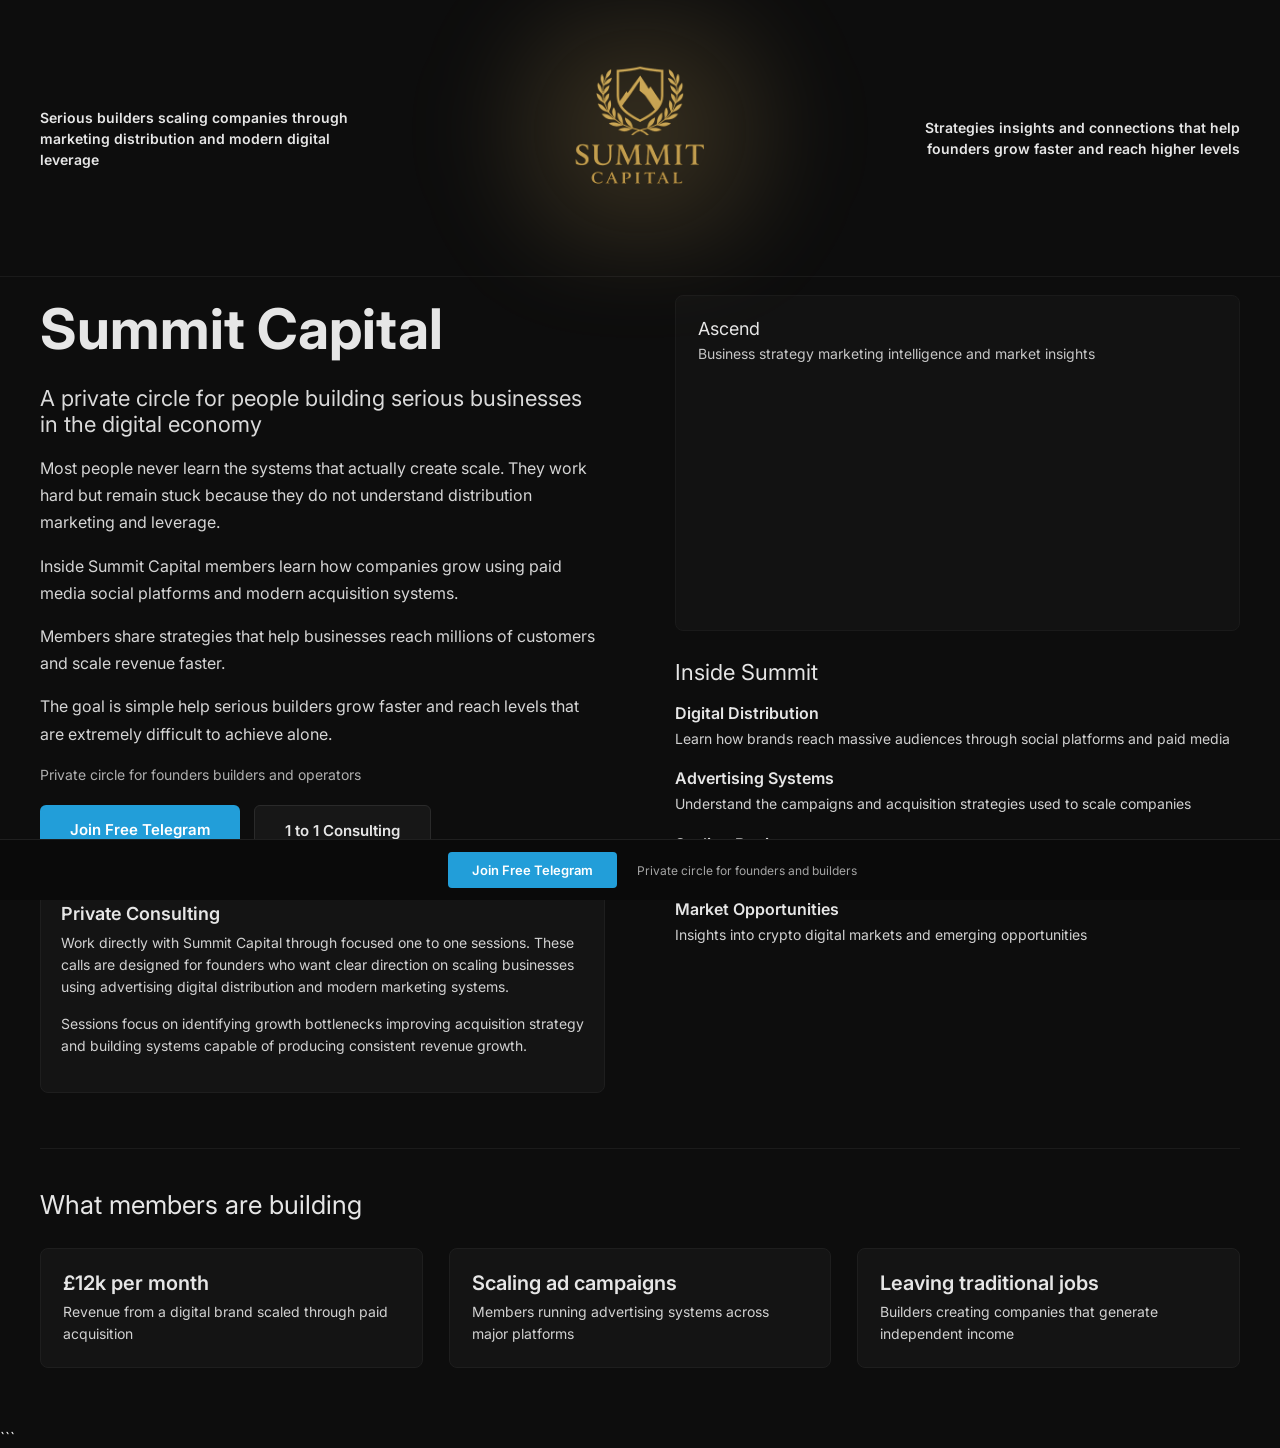
==== index.html @ 5eac3134 "Update index.html" ====
<!DOCTYPE html>
<html>
<head>

<title>Summit Capital</title>

<link href="https://fonts.googleapis.com/css2?family=Inter:wght@300;400;500;600;700&display=swap" rel="stylesheet">

<style>

body{
margin:0;
font-family:'Inter', sans-serif;
background:#0d0d0d;
color:#e6e6e6;
}

/* HEADER */

.header{
display:grid;
grid-template-columns:1fr auto 1fr;
align-items:center;
padding:16px 40px 6px 40px;
}

.header-left{
font-size:14px;
font-weight:600;
line-height:1.5;
max-width:320px;
}

.header-right{
text-align:right;
font-size:14px;
font-weight:600;
line-height:1.5;
max-width:320px;
justify-self:end;
}

/* LOGO ZONE */

.logo-zone{
position:relative;
text-align:center;
}

/* GOLD GLOW */

.logo-zone::before{
content:"";
position:absolute;
top:-25px;
left:50%;
transform:translateX(-50%);
width:440px;
height:280px;
background:radial-gradient(circle, rgba(255,210,120,0.20), transparent 70%);
filter:blur(40px);
}

/* SHIMMER ANIMATION */

.logo{
width:240px;
position:relative;
animation:shimmer 5s infinite linear;
}

@keyframes shimmer{
0%{filter:brightness(1)}
50%{filter:brightness(1.25)}
100%{filter:brightness(1)}
}

/* SEPARATOR */

.divider{
height:1px;
background:#1a1a1a;
margin-top:10px;
}

/* MAIN */

.container{
max-width:1200px;
margin:auto;
padding:18px 30px 60px 30px;
}

/* TWO COLUMN */

.hero{
display:grid;
grid-template-columns:1fr 1fr;
gap:70px;
align-items:start;
}

/* LEFT COLUMN */

h1{
font-size:56px;
margin-top:0;
margin-bottom:14px;
font-weight:700;
}

.tagline{
font-size:22px;
margin-bottom:18px;
opacity:0.95;
}

.description{
font-size:16px;
line-height:1.7;
opacity:0.92;
margin-bottom:16px;
}

.status-strip{
margin-top:18px;
font-size:14px;
opacity:0.75;
}

/* BUTTONS */

.buttons{
margin-top:22px;
display:flex;
gap:14px;
flex-wrap:wrap;
}

.btn-primary{
padding:15px 30px;
background:#229ED9;
color:white;
text-decoration:none;
font-weight:600;
border-radius:6px;
font-size:15px;
}

.btn-secondary{
padding:15px 30px;
background:#171717;
border:1px solid #2a2a2a;
color:#e6e6e6;
text-decoration:none;
border-radius:6px;
font-size:15px;
font-weight:600;
}

/* CONSULTING BOX */

.consult-box{
margin-top:26px;
padding:20px;
background:#141414;
border:1px solid #1e1e1e;
border-radius:8px;
}

.consult-title{
font-size:18px;
font-weight:600;
margin-bottom:8px;
}

.consult-desc{
font-size:14px;
line-height:1.6;
opacity:0.9;
margin-bottom:14px;
}

/* EMAIL */

.email-box{
margin-bottom:28px;
padding:22px;
border:1px solid #1a1a1a;
background:#121212;
border-radius:8px;
}

.email-title{
font-size:18px;
margin-bottom:6px;
}

.email-desc{
font-size:14px;
opacity:0.85;
margin-bottom:12px;
}

.beehiiv-embed{
width:100%;
height:230px;
border:0;
}

/* INSIDE */

.section-title{
font-size:22px;
margin-bottom:18px;
}

.block{
margin-bottom:18px;
}

.block-title{
font-size:16px;
margin-bottom:5px;
font-weight:600;
}

.item{
font-size:14px;
opacity:0.9;
line-height:1.6;
}

/* RESULTS */

.results{
margin-top:55px;
border-top:1px solid #1b1b1b;
padding-top:40px;
}

.results-title{
font-size:26px;
margin-bottom:28px;
}

.results-grid{
display:grid;
grid-template-columns:1fr 1fr 1fr;
gap:26px;
}

.result{
background:#141414;
border:1px solid #1e1e1e;
padding:22px;
border-radius:8px;
}

.result-amount{
font-size:20px;
font-weight:600;
margin-bottom:6px;
}

.result-desc{
font-size:14px;
opacity:0.9;
line-height:1.6;
}

/* TELEGRAM BAR */

.telegram-bar{
position:fixed;
bottom:0;
left:0;
width:100%;
background:#0a0a0a;
border-top:1px solid #1f1f1f;
display:flex;
justify-content:center;
align-items:center;
gap:20px;
padding:12px;
}

.telegram-bar a{
background:#229ED9;
color:white;
padding:10px 24px;
text-decoration:none;
border-radius:4px;
font-weight:600;
font-size:13px;
}

.stats-bottom{
font-size:12px;
opacity:0.7;
}

/* MOBILE */

@media(max-width:900px){

.hero{
grid-template-columns:1fr;
}

.results-grid{
grid-template-columns:1fr;
}

.logo{
width:180px;
}

h1{
font-size:42px;
}

.header{
grid-template-columns:1fr;
gap:10px;
text-align:center;
}

.header-right{
text-align:center;
}

}

</style>

</head>

<body>

<div class="header">

<div class="header-left">
Serious builders scaling companies through marketing distribution and modern digital leverage
</div>

<div class="logo-zone">
<img src="logo.png" class="logo">
</div>

<div class="header-right">
Strategies insights and connections that help founders grow faster and reach higher levels
</div>

</div>

<div class="divider"></div>


<div class="container">

<div class="hero">

<!-- LEFT -->

<div>

<h1>Summit Capital</h1>

<p class="tagline">
A private circle for people building serious businesses in the digital economy
</p>

<p class="description">
Most people never learn the systems that actually create scale. They work hard but remain stuck because they do not understand distribution marketing and leverage.
</p>

<p class="description">
Inside Summit Capital members learn how companies grow using paid media social platforms and modern acquisition systems.
</p>

<p class="description">
Members share strategies that help businesses reach millions of customers and scale revenue faster.
</p>

<p class="description">
The goal is simple help serious builders grow faster and reach levels that are extremely difficult to achieve alone.
</p>

<div class="status-strip">
Private circle for founders builders and operators
</div>

<div class="buttons">

<a href="https://t.me/+ye3SREW9w5FlMmNk" class="btn-primary">
Join Free Telegram
</a>

<a href="#" class="btn-secondary">
1 to 1 Consulting
</a>

</div>


<div class="consult-box">

<div class="consult-title">
Private Consulting
</div>

<div class="consult-desc">
Work directly with Summit Capital through focused one to one sessions. These calls are designed for founders who want clear direction on scaling businesses using advertising digital distribution and modern marketing systems.
</div>

<div class="consult-desc">
Sessions focus on identifying growth bottlenecks improving acquisition strategy and building systems capable of producing consistent revenue growth.
</div>

</div>

</div>


<!-- RIGHT -->

<div>

<div class="email-box">

<div class="email-title">
Ascend
</div>

<div class="email-desc">
Business strategy marketing intelligence and market insights
</div>

<script async src="https://subscribe-forms.beehiiv.com/embed.js"></script>

<iframe
src="https://subscribe-forms.beehiiv.com/a5972805-3d8f-4906-b434-1a1f5dcf3f33"
class="beehiiv-embed"
scrolling="no">
</iframe>

</div>

<div class="section-title">
Inside Summit
</div>

<div class="block">
<div class="block-title">Digital Distribution</div>
<div class="item">
Learn how brands reach massive audiences through social platforms and paid media
</div>
</div>

<div class="block">
<div class="block-title">Advertising Systems</div>
<div class="item">
Understand the campaigns and acquisition strategies used to scale companies
</div>
</div>

<div class="block">
<div class="block-title">Scaling Businesses</div>
<div class="item">
Frameworks used by founders growing companies through marketing and distribution
</div>
</div>

<div class="block">
<div class="block-title">Market Opportunities</div>
<div class="item">
Insights into crypto digital markets and emerging opportunities
</div>
</div>

</div>

</div>


<div class="results">

<div class="results-title">
What members are building
</div>

<div class="results-grid">

<div class="result">
<div class="result-amount">£12k per month</div>
<div class="result-desc">
Revenue from a digital brand scaled through paid acquisition
</div>
</div>

<div class="result">
<div class="result-amount">Scaling ad campaigns</div>
<div class="result-desc">
Members running advertising systems across major platforms
</div>
</div>

<div class="result">
<div class="result-amount">Leaving traditional jobs</div>
<div class="result-desc">
Builders creating companies that generate independent income
</div>
</div>

</div>

</div>

</div>


<div class="telegram-bar">

<a href="https://t.me/+ye3SREW9w5FlMmNk">
Join Free Telegram
</a>

<div class="stats-bottom">
Private circle for founders and builders
</div>

</div>

</body>
</html>
```
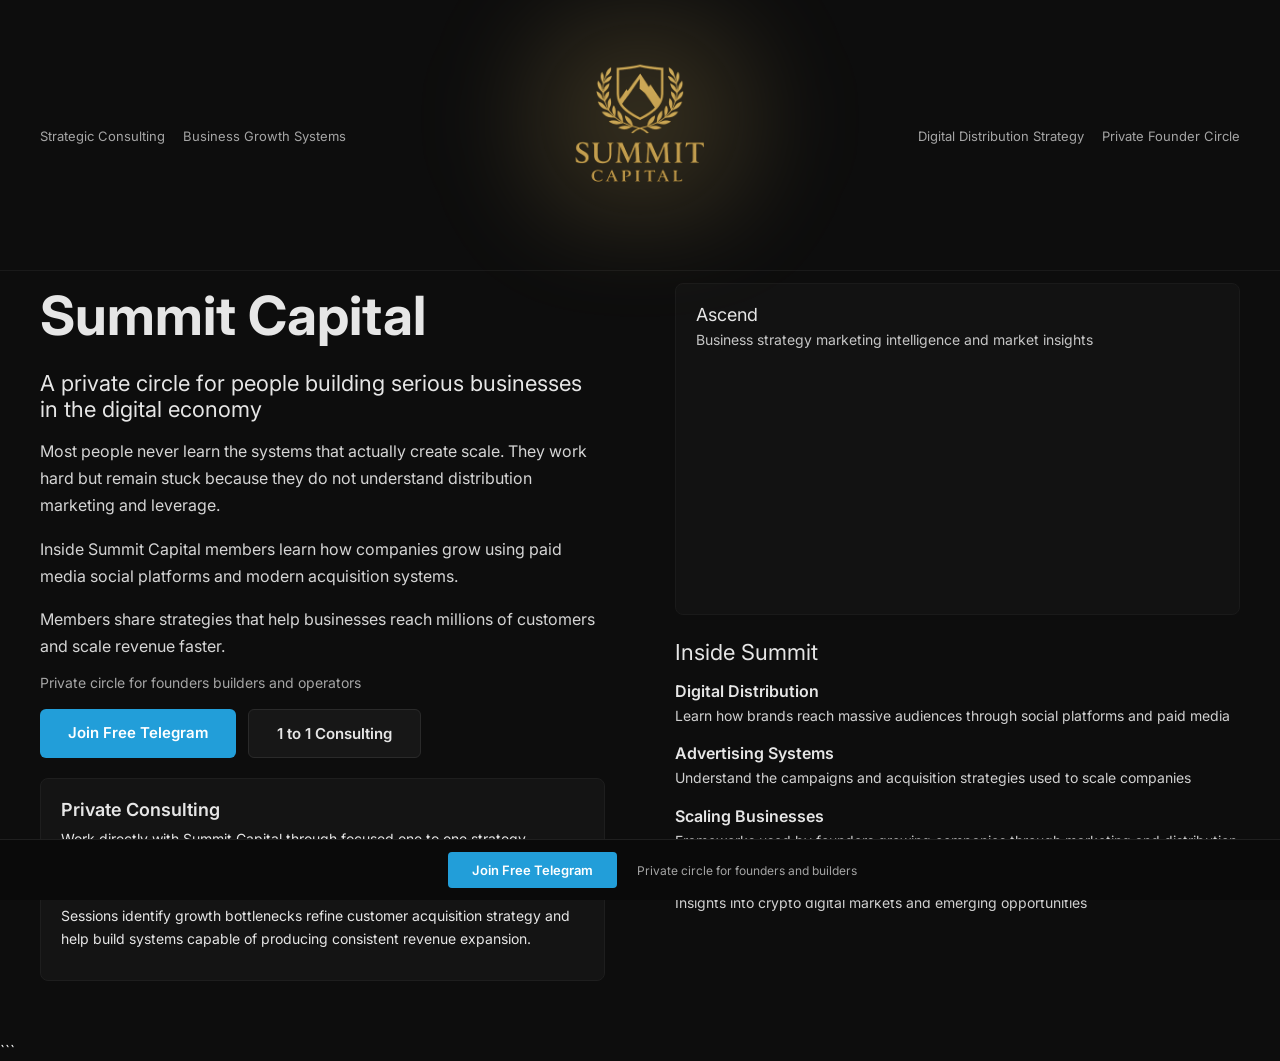
==== commit 086c6dcd: "Update index.html" ====
--- a/index.html
+++ b/index.html
@@ -21,33 +21,28 @@
 display:grid;
 grid-template-columns:1fr auto 1fr;
 align-items:center;
-padding:16px 40px 6px 40px;
-}
-
-.header-left{
-font-size:14px;
-font-weight:600;
-line-height:1.5;
-max-width:320px;
-}
-
-.header-right{
-text-align:right;
-font-size:14px;
-font-weight:600;
-line-height:1.5;
-max-width:320px;
-justify-self:end;
-}
-
-/* LOGO ZONE */
+padding:14px 40px 4px 40px;
+}
+
+.cred-left,
+.cred-right{
+font-size:13px;
+opacity:0.7;
+display:flex;
+gap:18px;
+align-items:center;
+}
+
+.cred-right{
+justify-content:flex-end;
+}
+
+/* LOGO */
 
 .logo-zone{
+text-align:center;
 position:relative;
-text-align:center;
-}
-
-/* GOLD GLOW */
+}
 
 .logo-zone::before{
 content:"";
@@ -55,13 +50,11 @@
 top:-25px;
 left:50%;
 transform:translateX(-50%);
-width:440px;
-height:280px;
-background:radial-gradient(circle, rgba(255,210,120,0.20), transparent 70%);
+width:420px;
+height:260px;
+background:radial-gradient(circle, rgba(255,215,120,0.20), transparent 70%);
 filter:blur(40px);
 }
-
-/* SHIMMER ANIMATION */
 
 .logo{
 width:240px;
@@ -71,16 +64,16 @@
 
 @keyframes shimmer{
 0%{filter:brightness(1)}
-50%{filter:brightness(1.25)}
+50%{filter:brightness(1.2)}
 100%{filter:brightness(1)}
 }
 
-/* SEPARATOR */
+/* DIVIDER */
 
 .divider{
 height:1px;
 background:#1a1a1a;
-margin-top:10px;
+margin-top:8px;
 }
 
 /* MAIN */
@@ -88,7 +81,7 @@
 .container{
 max-width:1200px;
 margin:auto;
-padding:18px 30px 60px 30px;
+padding:12px 30px 60px 30px;
 }
 
 /* TWO COLUMN */
@@ -103,42 +96,41 @@
 /* LEFT COLUMN */
 
 h1{
-font-size:56px;
+font-size:54px;
 margin-top:0;
-margin-bottom:14px;
+margin-bottom:12px;
 font-weight:700;
 }
 
 .tagline{
 font-size:22px;
-margin-bottom:18px;
-opacity:0.95;
+margin-bottom:16px;
 }
 
 .description{
 font-size:16px;
 line-height:1.7;
+margin-bottom:14px;
 opacity:0.92;
-margin-bottom:16px;
 }
 
 .status-strip{
+margin-top:14px;
+font-size:14px;
+opacity:0.7;
+}
+
+/* BUTTONS */
+
+.buttons{
 margin-top:18px;
-font-size:14px;
-opacity:0.75;
-}
-
-/* BUTTONS */
-
-.buttons{
-margin-top:22px;
 display:flex;
-gap:14px;
+gap:12px;
 flex-wrap:wrap;
 }
 
 .btn-primary{
-padding:15px 30px;
+padding:14px 28px;
 background:#229ED9;
 color:white;
 text-decoration:none;
@@ -148,7 +140,7 @@
 }
 
 .btn-secondary{
-padding:15px 30px;
+padding:14px 28px;
 background:#171717;
 border:1px solid #2a2a2a;
 color:#e6e6e6;
@@ -161,7 +153,7 @@
 /* CONSULTING BOX */
 
 .consult-box{
-margin-top:26px;
+margin-top:20px;
 padding:20px;
 background:#141414;
 border:1px solid #1e1e1e;
@@ -177,15 +169,14 @@
 .consult-desc{
 font-size:14px;
 line-height:1.6;
-opacity:0.9;
-margin-bottom:14px;
+margin-bottom:10px;
 }
 
 /* EMAIL */
 
 .email-box{
-margin-bottom:28px;
-padding:22px;
+margin-bottom:24px;
+padding:20px;
 border:1px solid #1a1a1a;
 background:#121212;
 border-radius:8px;
@@ -212,60 +203,59 @@
 
 .section-title{
 font-size:22px;
-margin-bottom:18px;
+margin-bottom:16px;
 }
 
 .block{
-margin-bottom:18px;
+margin-bottom:16px;
 }
 
 .block-title{
 font-size:16px;
-margin-bottom:5px;
-font-weight:600;
+font-weight:600;
+margin-bottom:4px;
 }
 
 .item{
 font-size:14px;
+line-height:1.6;
 opacity:0.9;
-line-height:1.6;
 }
 
 /* RESULTS */
 
 .results{
-margin-top:55px;
+margin-top:40px;
 border-top:1px solid #1b1b1b;
-padding-top:40px;
+padding-top:36px;
 }
 
 .results-title{
-font-size:26px;
-margin-bottom:28px;
+font-size:24px;
+margin-bottom:22px;
 }
 
 .results-grid{
 display:grid;
 grid-template-columns:1fr 1fr 1fr;
-gap:26px;
+gap:22px;
 }
 
 .result{
 background:#141414;
 border:1px solid #1e1e1e;
-padding:22px;
+padding:20px;
 border-radius:8px;
 }
 
 .result-amount{
-font-size:20px;
+font-size:18px;
 font-weight:600;
 margin-bottom:6px;
 }
 
 .result-desc{
 font-size:14px;
-opacity:0.9;
 line-height:1.6;
 }
 
@@ -317,7 +307,7 @@
 }
 
 h1{
-font-size:42px;
+font-size:40px;
 }
 
 .header{
@@ -326,8 +316,12 @@
 text-align:center;
 }
 
-.header-right{
-text-align:center;
+.cred-right{
+justify-content:center;
+}
+
+.cred-left{
+justify-content:center;
 }
 
 }
@@ -340,28 +334,27 @@
 
 <div class="header">
 
-<div class="header-left">
-Serious builders scaling companies through marketing distribution and modern digital leverage
+<div class="cred-left">
+<span>Strategic Consulting</span>
+<span>Business Growth Systems</span>
 </div>
 
 <div class="logo-zone">
 <img src="logo.png" class="logo">
 </div>
 
-<div class="header-right">
-Strategies insights and connections that help founders grow faster and reach higher levels
+<div class="cred-right">
+<span>Digital Distribution Strategy</span>
+<span>Private Founder Circle</span>
 </div>
 
 </div>
 
 <div class="divider"></div>
 
-
 <div class="container">
 
 <div class="hero">
-
-<!-- LEFT -->
 
 <div>
 
@@ -383,10 +376,6 @@
 Members share strategies that help businesses reach millions of customers and scale revenue faster.
 </p>
 
-<p class="description">
-The goal is simple help serious builders grow faster and reach levels that are extremely difficult to achieve alone.
-</p>
-
 <div class="status-strip">
 Private circle for founders builders and operators
 </div>
@@ -403,7 +392,6 @@
 
 </div>
 
-
 <div class="consult-box">
 
 <div class="consult-title">
@@ -411,19 +399,17 @@
 </div>
 
 <div class="consult-desc">
-Work directly with Summit Capital through focused one to one sessions. These calls are designed for founders who want clear direction on scaling businesses using advertising digital distribution and modern marketing systems.
+Work directly with Summit Capital through focused one to one strategy sessions designed to help founders scale businesses using marketing distribution and acquisition systems.
 </div>
 
 <div class="consult-desc">
-Sessions focus on identifying growth bottlenecks improving acquisition strategy and building systems capable of producing consistent revenue growth.
-</div>
-
-</div>
-
-</div>
-
-
-<!-- RIGHT -->
+Sessions identify growth bottlenecks refine customer acquisition strategy and help build systems capable of producing consistent revenue expansion.
+</div>
+
+</div>
+
+</div>
+
 
 <div>
 
@@ -453,67 +439,28 @@
 
 <div class="block">
 <div class="block-title">Digital Distribution</div>
-<div class="item">
-Learn how brands reach massive audiences through social platforms and paid media
-</div>
+<div class="item">Learn how brands reach massive audiences through social platforms and paid media</div>
 </div>
 
 <div class="block">
 <div class="block-title">Advertising Systems</div>
-<div class="item">
-Understand the campaigns and acquisition strategies used to scale companies
-</div>
+<div class="item">Understand the campaigns and acquisition strategies used to scale companies</div>
 </div>
 
 <div class="block">
 <div class="block-title">Scaling Businesses</div>
-<div class="item">
-Frameworks used by founders growing companies through marketing and distribution
-</div>
+<div class="item">Frameworks used by founders growing companies through marketing and distribution</div>
 </div>
 
 <div class="block">
 <div class="block-title">Market Opportunities</div>
-<div class="item">
-Insights into crypto digital markets and emerging opportunities
-</div>
-</div>
-
-</div>
-
-</div>
-
-
-<div class="results">
-
-<div class="results-title">
-What members are building
-</div>
-
-<div class="results-grid">
-
-<div class="result">
-<div class="result-amount">£12k per month</div>
-<div class="result-desc">
-Revenue from a digital brand scaled through paid acquisition
-</div>
-</div>
-
-<div class="result">
-<div class="result-amount">Scaling ad campaigns</div>
-<div class="result-desc">
-Members running advertising systems across major platforms
-</div>
-</div>
-
-<div class="result">
-<div class="result-amount">Leaving traditional jobs</div>
-<div class="result-desc">
-Builders creating companies that generate independent income
-</div>
-</div>
-
-</div>
+<div class="item">Insights into crypto digital markets and emerging opportunities</div>
+</div>
+
+</div>
+
+</div>
+
 
 </div>
 
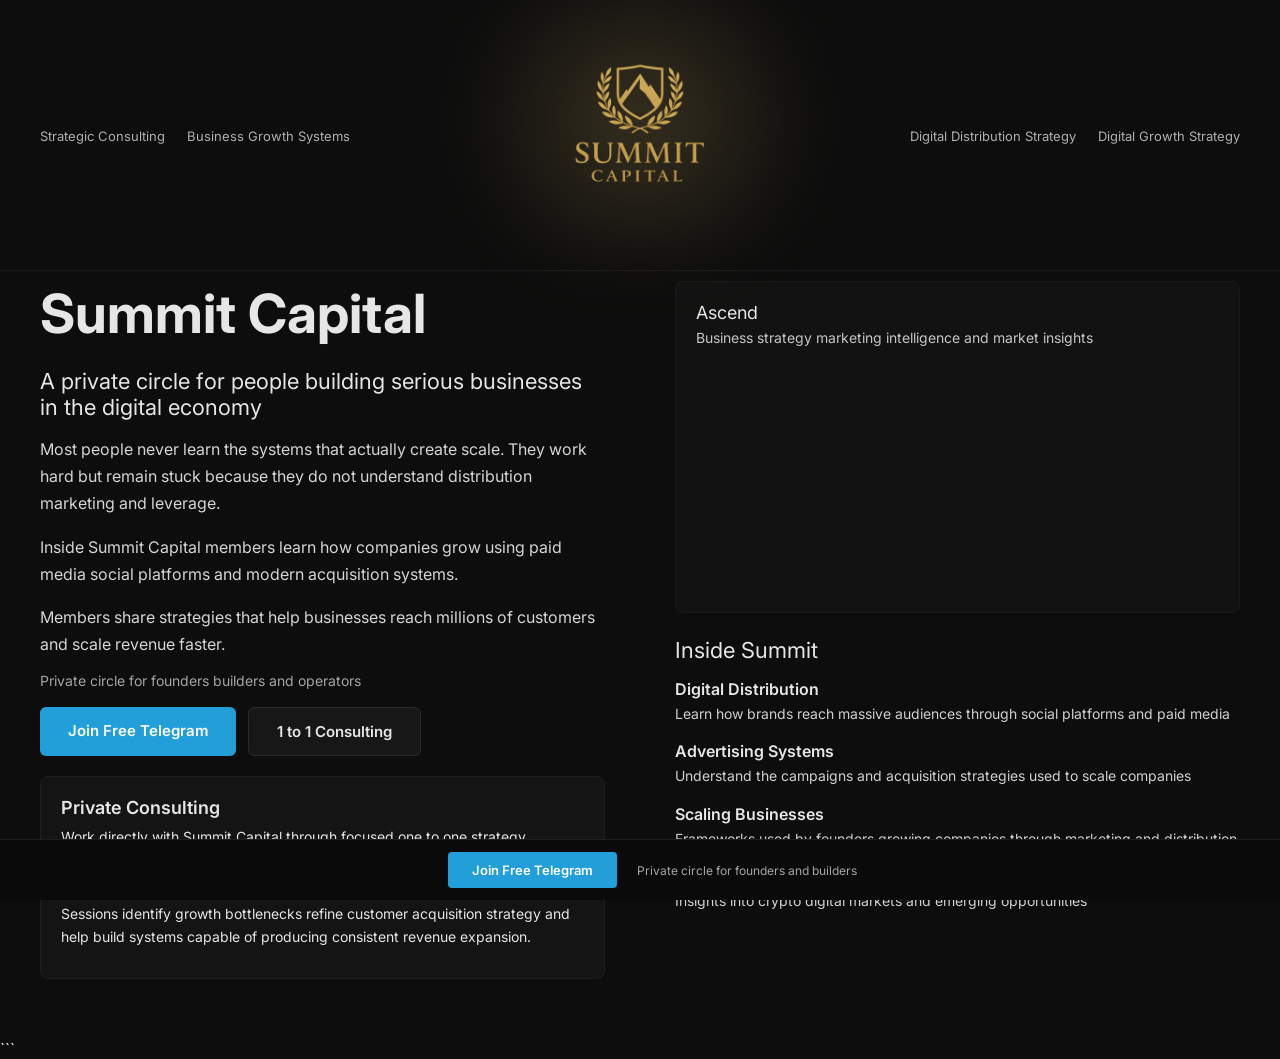
==== commit e68d15a1: "Update index.html" ====
--- a/index.html
+++ b/index.html
@@ -27,9 +27,9 @@
 .cred-left,
 .cred-right{
 font-size:13px;
-opacity:0.7;
+opacity:0.75;
 display:flex;
-gap:18px;
+gap:22px;
 align-items:center;
 }
 
@@ -81,7 +81,7 @@
 .container{
 max-width:1200px;
 margin:auto;
-padding:12px 30px 60px 30px;
+padding:10px 30px 60px 30px;
 }
 
 /* TWO COLUMN */
@@ -93,7 +93,7 @@
 align-items:start;
 }
 
-/* LEFT COLUMN */
+/* LEFT */
 
 h1{
 font-size:54px;
@@ -150,7 +150,7 @@
 font-weight:600;
 }
 
-/* CONSULTING BOX */
+/* CONSULTING */
 
 .consult-box{
 margin-top:20px;
@@ -316,10 +316,7 @@
 text-align:center;
 }
 
-.cred-right{
-justify-content:center;
-}
-
+.cred-right,
 .cred-left{
 justify-content:center;
 }
@@ -345,7 +342,7 @@
 
 <div class="cred-right">
 <span>Digital Distribution Strategy</span>
-<span>Private Founder Circle</span>
+<span>Digital Growth Strategy</span>
 </div>
 
 </div>
@@ -461,11 +458,9 @@
 
 </div>
 
-
-</div>
-
-</div>
-
+</div>
+
+</div>
 
 <div class="telegram-bar">
 
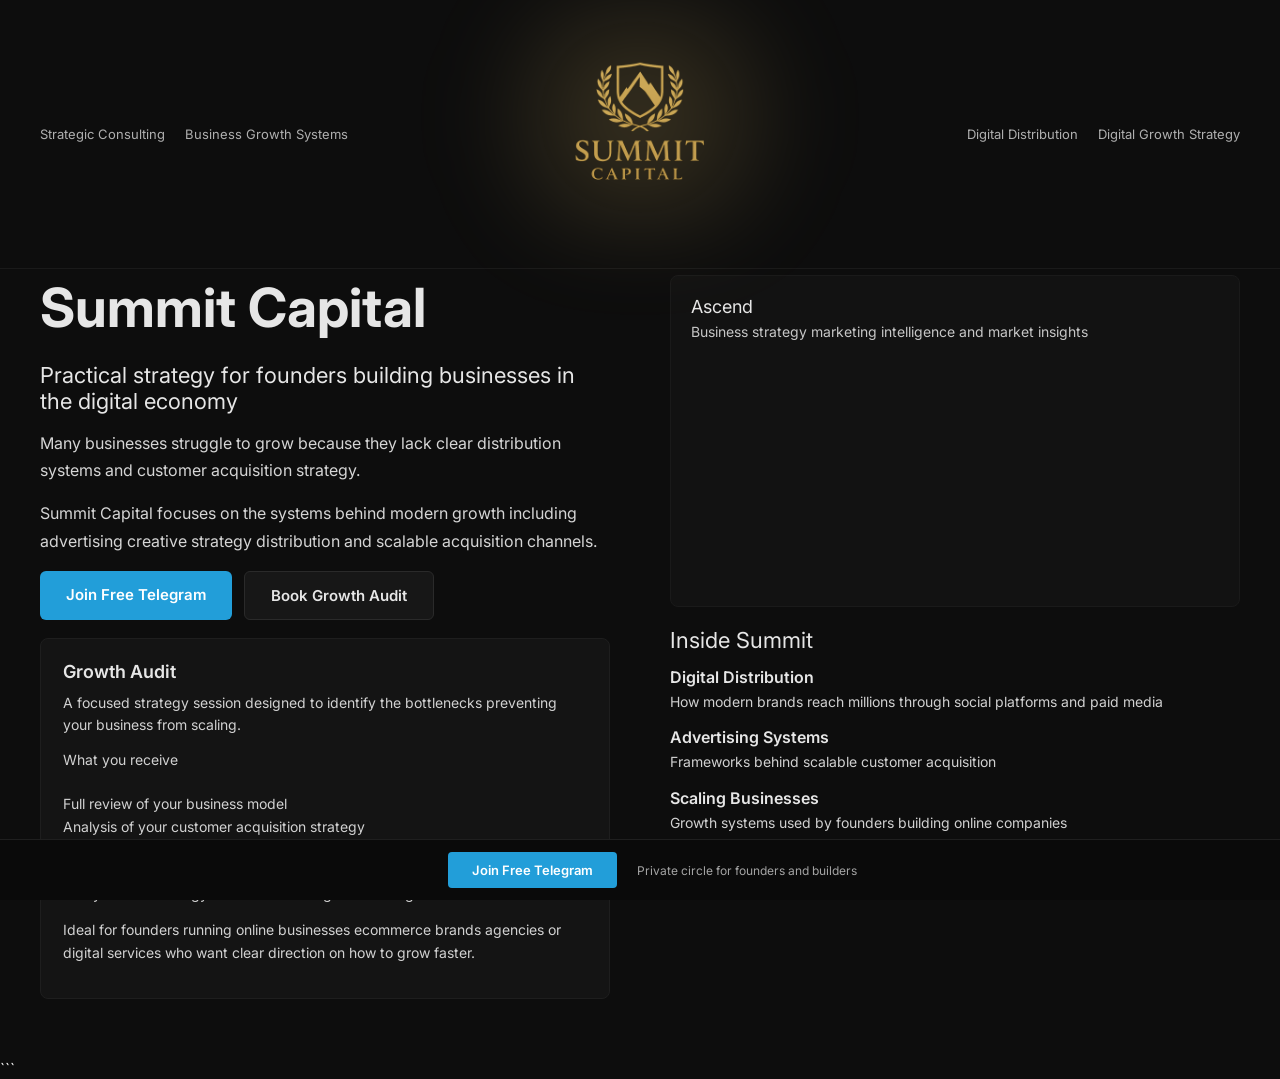
==== commit c836633d: "Update index.html" ====
--- a/index.html
+++ b/index.html
@@ -21,7 +21,7 @@
 display:grid;
 grid-template-columns:1fr auto 1fr;
 align-items:center;
-padding:14px 40px 4px 40px;
+padding:12px 40px 4px 40px;
 }
 
 .cred-left,
@@ -29,8 +29,7 @@
 font-size:13px;
 opacity:0.75;
 display:flex;
-gap:22px;
-align-items:center;
+gap:20px;
 }
 
 .cred-right{
@@ -64,7 +63,7 @@
 
 @keyframes shimmer{
 0%{filter:brightness(1)}
-50%{filter:brightness(1.2)}
+50%{filter:brightness(1.15)}
 100%{filter:brightness(1)}
 }
 
@@ -81,15 +80,15 @@
 .container{
 max-width:1200px;
 margin:auto;
-padding:10px 30px 60px 30px;
-}
-
-/* TWO COLUMN */
+padding:6px 30px 60px 30px;
+}
+
+/* HERO */
 
 .hero{
 display:grid;
 grid-template-columns:1fr 1fr;
-gap:70px;
+gap:60px;
 align-items:start;
 }
 
@@ -114,23 +113,17 @@
 opacity:0.92;
 }
 
-.status-strip{
-margin-top:14px;
-font-size:14px;
-opacity:0.7;
-}
-
 /* BUTTONS */
 
 .buttons{
-margin-top:18px;
+margin-top:16px;
 display:flex;
 gap:12px;
 flex-wrap:wrap;
 }
 
 .btn-primary{
-padding:14px 28px;
+padding:14px 26px;
 background:#229ED9;
 color:white;
 text-decoration:none;
@@ -140,7 +133,7 @@
 }
 
 .btn-secondary{
-padding:14px 28px;
+padding:14px 26px;
 background:#171717;
 border:1px solid #2a2a2a;
 color:#e6e6e6;
@@ -150,32 +143,40 @@
 font-weight:600;
 }
 
-/* CONSULTING */
-
-.consult-box{
-margin-top:20px;
-padding:20px;
+/* GROWTH AUDIT */
+
+.audit-box{
+margin-top:18px;
+padding:22px;
 background:#141414;
 border:1px solid #1e1e1e;
 border-radius:8px;
 }
 
-.consult-title{
+.audit-title{
 font-size:18px;
 font-weight:600;
-margin-bottom:8px;
-}
-
-.consult-desc{
+margin-bottom:10px;
+}
+
+.audit-desc{
 font-size:14px;
 line-height:1.6;
-margin-bottom:10px;
+margin-bottom:12px;
+opacity:0.9;
+}
+
+.audit-list{
+font-size:14px;
+line-height:1.6;
+opacity:0.9;
+margin-bottom:14px;
 }
 
 /* EMAIL */
 
 .email-box{
-margin-bottom:24px;
+margin-bottom:20px;
 padding:20px;
 border:1px solid #1a1a1a;
 background:#121212;
@@ -203,11 +204,11 @@
 
 .section-title{
 font-size:22px;
-margin-bottom:16px;
+margin-bottom:14px;
 }
 
 .block{
-margin-bottom:16px;
+margin-bottom:14px;
 }
 
 .block-title{
@@ -220,43 +221,6 @@
 font-size:14px;
 line-height:1.6;
 opacity:0.9;
-}
-
-/* RESULTS */
-
-.results{
-margin-top:40px;
-border-top:1px solid #1b1b1b;
-padding-top:36px;
-}
-
-.results-title{
-font-size:24px;
-margin-bottom:22px;
-}
-
-.results-grid{
-display:grid;
-grid-template-columns:1fr 1fr 1fr;
-gap:22px;
-}
-
-.result{
-background:#141414;
-border:1px solid #1e1e1e;
-padding:20px;
-border-radius:8px;
-}
-
-.result-amount{
-font-size:18px;
-font-weight:600;
-margin-bottom:6px;
-}
-
-.result-desc{
-font-size:14px;
-line-height:1.6;
 }
 
 /* TELEGRAM BAR */
@@ -298,10 +262,6 @@
 grid-template-columns:1fr;
 }
 
-.results-grid{
-grid-template-columns:1fr;
-}
-
 .logo{
 width:180px;
 }
@@ -312,12 +272,12 @@
 
 .header{
 grid-template-columns:1fr;
+text-align:center;
 gap:10px;
-text-align:center;
-}
-
-.cred-right,
-.cred-left{
+}
+
+.cred-left,
+.cred-right{
 justify-content:center;
 }
 
@@ -341,7 +301,7 @@
 </div>
 
 <div class="cred-right">
-<span>Digital Distribution Strategy</span>
+<span>Digital Distribution</span>
 <span>Digital Growth Strategy</span>
 </div>
 
@@ -358,24 +318,16 @@
 <h1>Summit Capital</h1>
 
 <p class="tagline">
-A private circle for people building serious businesses in the digital economy
+Practical strategy for founders building businesses in the digital economy
 </p>
 
 <p class="description">
-Most people never learn the systems that actually create scale. They work hard but remain stuck because they do not understand distribution marketing and leverage.
+Many businesses struggle to grow because they lack clear distribution systems and customer acquisition strategy.
 </p>
 
 <p class="description">
-Inside Summit Capital members learn how companies grow using paid media social platforms and modern acquisition systems.
+Summit Capital focuses on the systems behind modern growth including advertising creative strategy distribution and scalable acquisition channels.
 </p>
-
-<p class="description">
-Members share strategies that help businesses reach millions of customers and scale revenue faster.
-</p>
-
-<div class="status-strip">
-Private circle for founders builders and operators
-</div>
 
 <div class="buttons">
 
@@ -384,23 +336,38 @@
 </a>
 
 <a href="#" class="btn-secondary">
-1 to 1 Consulting
+Book Growth Audit
 </a>
 
 </div>
 
-<div class="consult-box">
-
-<div class="consult-title">
-Private Consulting
-</div>
-
-<div class="consult-desc">
-Work directly with Summit Capital through focused one to one strategy sessions designed to help founders scale businesses using marketing distribution and acquisition systems.
-</div>
-
-<div class="consult-desc">
-Sessions identify growth bottlenecks refine customer acquisition strategy and help build systems capable of producing consistent revenue expansion.
+
+<div class="audit-box">
+
+<div class="audit-title">
+Growth Audit
+</div>
+
+<div class="audit-desc">
+A focused strategy session designed to identify the bottlenecks preventing your business from scaling.
+</div>
+
+<div class="audit-list">
+What you receive
+<br><br>
+Full review of your business model
+<br>
+Analysis of your customer acquisition strategy
+<br>
+Clear breakdown of growth bottlenecks
+<br>
+Three to five specific growth experiments you can implement immediately
+<br>
+Thirty minute strategy call to walk through the findings
+</div>
+
+<div class="audit-desc">
+Ideal for founders running online businesses ecommerce brands agencies or digital services who want clear direction on how to grow faster.
 </div>
 
 </div>
@@ -436,22 +403,22 @@
 
 <div class="block">
 <div class="block-title">Digital Distribution</div>
-<div class="item">Learn how brands reach massive audiences through social platforms and paid media</div>
+<div class="item">How modern brands reach millions through social platforms and paid media</div>
 </div>
 
 <div class="block">
 <div class="block-title">Advertising Systems</div>
-<div class="item">Understand the campaigns and acquisition strategies used to scale companies</div>
+<div class="item">Frameworks behind scalable customer acquisition</div>
 </div>
 
 <div class="block">
 <div class="block-title">Scaling Businesses</div>
-<div class="item">Frameworks used by founders growing companies through marketing and distribution</div>
+<div class="item">Growth systems used by founders building online companies</div>
 </div>
 
 <div class="block">
 <div class="block-title">Market Opportunities</div>
-<div class="item">Insights into crypto digital markets and emerging opportunities</div>
+<div class="item">Insights into emerging opportunities across digital markets</div>
 </div>
 
 </div>
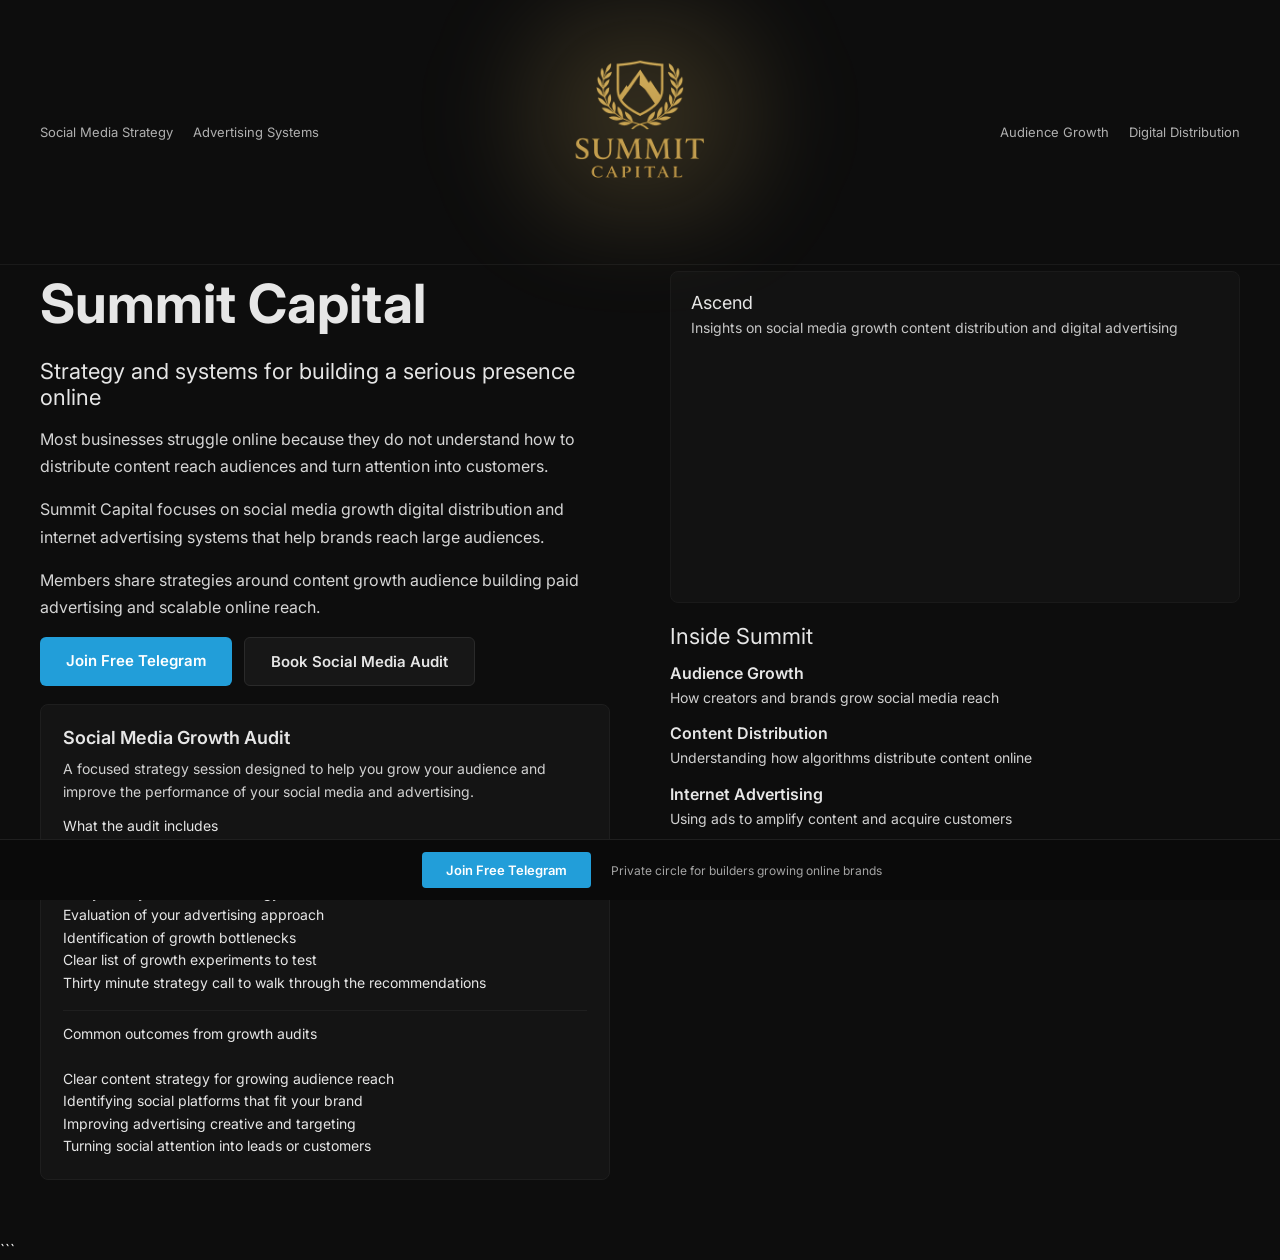
==== commit 77c4fc1d: "Update index.html" ====
--- a/index.html
+++ b/index.html
@@ -21,7 +21,7 @@
 display:grid;
 grid-template-columns:1fr auto 1fr;
 align-items:center;
-padding:12px 40px 4px 40px;
+padding:10px 40px 4px 40px;
 }
 
 .cred-left,
@@ -72,7 +72,7 @@
 .divider{
 height:1px;
 background:#1a1a1a;
-margin-top:8px;
+margin-top:6px;
 }
 
 /* MAIN */
@@ -143,7 +143,7 @@
 font-weight:600;
 }
 
-/* GROWTH AUDIT */
+/* AUDIT */
 
 .audit-box{
 margin-top:18px;
@@ -169,8 +169,15 @@
 .audit-list{
 font-size:14px;
 line-height:1.6;
-opacity:0.9;
-margin-bottom:14px;
+margin-bottom:16px;
+}
+
+.audit-outcomes{
+margin-top:12px;
+padding-top:12px;
+border-top:1px solid #1f1f1f;
+font-size:14px;
+line-height:1.6;
 }
 
 /* EMAIL */
@@ -292,8 +299,8 @@
 <div class="header">
 
 <div class="cred-left">
-<span>Strategic Consulting</span>
-<span>Business Growth Systems</span>
+<span>Social Media Strategy</span>
+<span>Advertising Systems</span>
 </div>
 
 <div class="logo-zone">
@@ -301,8 +308,8 @@
 </div>
 
 <div class="cred-right">
+<span>Audience Growth</span>
 <span>Digital Distribution</span>
-<span>Digital Growth Strategy</span>
 </div>
 
 </div>
@@ -318,15 +325,19 @@
 <h1>Summit Capital</h1>
 
 <p class="tagline">
-Practical strategy for founders building businesses in the digital economy
+Strategy and systems for building a serious presence online
 </p>
 
 <p class="description">
-Many businesses struggle to grow because they lack clear distribution systems and customer acquisition strategy.
+Most businesses struggle online because they do not understand how to distribute content reach audiences and turn attention into customers.
 </p>
 
 <p class="description">
-Summit Capital focuses on the systems behind modern growth including advertising creative strategy distribution and scalable acquisition channels.
+Summit Capital focuses on social media growth digital distribution and internet advertising systems that help brands reach large audiences.
+</p>
+
+<p class="description">
+Members share strategies around content growth audience building paid advertising and scalable online reach.
 </p>
 
 <div class="buttons">
@@ -336,44 +347,52 @@
 </a>
 
 <a href="#" class="btn-secondary">
-Book Growth Audit
+Book Social Media Audit
 </a>
 
 </div>
 
-
 <div class="audit-box">
 
 <div class="audit-title">
-Growth Audit
+Social Media Growth Audit
 </div>
 
 <div class="audit-desc">
-A focused strategy session designed to identify the bottlenecks preventing your business from scaling.
+A focused strategy session designed to help you grow your audience and improve the performance of your social media and advertising.
 </div>
 
 <div class="audit-list">
-What you receive
+What the audit includes
 <br><br>
-Full review of your business model
-<br>
-Analysis of your customer acquisition strategy
-<br>
-Clear breakdown of growth bottlenecks
-<br>
-Three to five specific growth experiments you can implement immediately
-<br>
-Thirty minute strategy call to walk through the findings
-</div>
-
-<div class="audit-desc">
-Ideal for founders running online businesses ecommerce brands agencies or digital services who want clear direction on how to grow faster.
-</div>
-
-</div>
-
-</div>
-
+Review of your current social media presence
+<br>
+Analysis of your content strategy
+<br>
+Evaluation of your advertising approach
+<br>
+Identification of growth bottlenecks
+<br>
+Clear list of growth experiments to test
+<br>
+Thirty minute strategy call to walk through the recommendations
+</div>
+
+<div class="audit-outcomes">
+Common outcomes from growth audits
+<br><br>
+Clear content strategy for growing audience reach
+<br>
+Identifying social platforms that fit your brand
+<br>
+Improving advertising creative and targeting
+<br>
+Turning social attention into leads or customers
+</div>
+
+</div>
+
+</div>
 
 <div>
 
@@ -384,7 +403,7 @@
 </div>
 
 <div class="email-desc">
-Business strategy marketing intelligence and market insights
+Insights on social media growth content distribution and digital advertising
 </div>
 
 <script async src="https://subscribe-forms.beehiiv.com/embed.js"></script>
@@ -402,23 +421,23 @@
 </div>
 
 <div class="block">
-<div class="block-title">Digital Distribution</div>
-<div class="item">How modern brands reach millions through social platforms and paid media</div>
+<div class="block-title">Audience Growth</div>
+<div class="item">How creators and brands grow social media reach</div>
 </div>
 
 <div class="block">
-<div class="block-title">Advertising Systems</div>
-<div class="item">Frameworks behind scalable customer acquisition</div>
+<div class="block-title">Content Distribution</div>
+<div class="item">Understanding how algorithms distribute content online</div>
 </div>
 
 <div class="block">
-<div class="block-title">Scaling Businesses</div>
-<div class="item">Growth systems used by founders building online companies</div>
+<div class="block-title">Internet Advertising</div>
+<div class="item">Using ads to amplify content and acquire customers</div>
 </div>
 
 <div class="block">
-<div class="block-title">Market Opportunities</div>
-<div class="item">Insights into emerging opportunities across digital markets</div>
+<div class="block-title">Scaling Presence</div>
+<div class="item">Building systems that grow a brand consistently online</div>
 </div>
 
 </div>
@@ -436,7 +455,7 @@
 </a>
 
 <div class="stats-bottom">
-Private circle for founders and builders
+Private circle for builders growing online brands
 </div>
 
 </div>
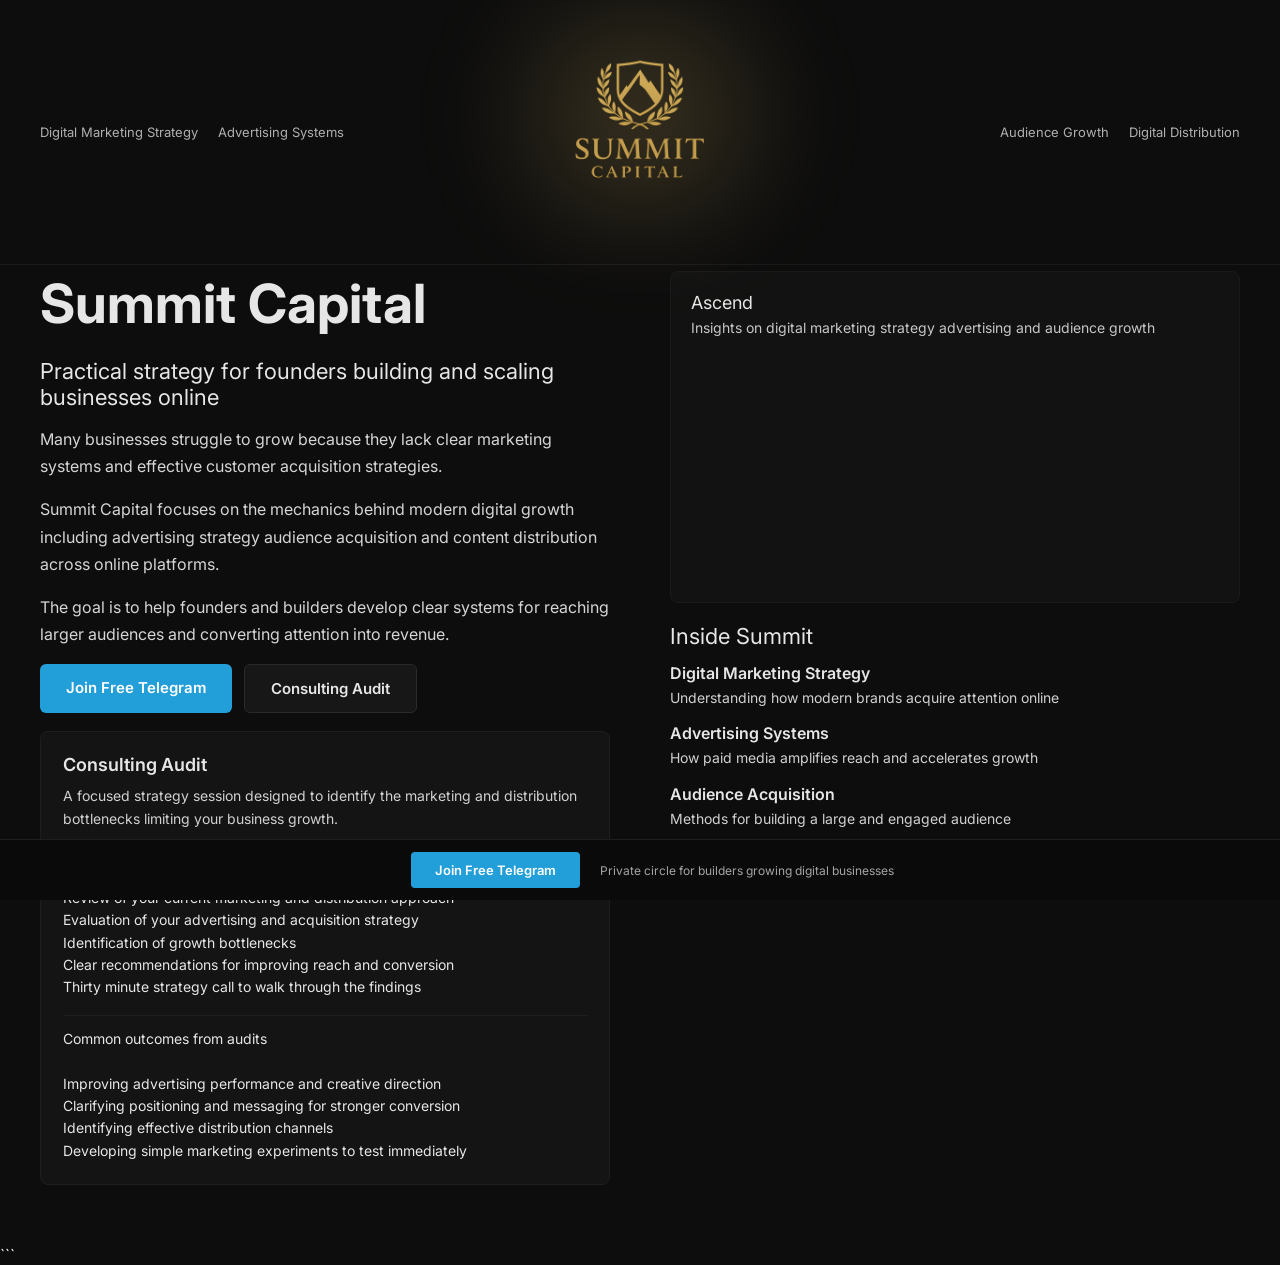
==== commit e3e19078: "Update index.html" ====
--- a/index.html
+++ b/index.html
@@ -299,7 +299,7 @@
 <div class="header">
 
 <div class="cred-left">
-<span>Social Media Strategy</span>
+<span>Digital Marketing Strategy</span>
 <span>Advertising Systems</span>
 </div>
 
@@ -325,19 +325,19 @@
 <h1>Summit Capital</h1>
 
 <p class="tagline">
-Strategy and systems for building a serious presence online
+Practical strategy for founders building and scaling businesses online
 </p>
 
 <p class="description">
-Most businesses struggle online because they do not understand how to distribute content reach audiences and turn attention into customers.
+Many businesses struggle to grow because they lack clear marketing systems and effective customer acquisition strategies.
 </p>
 
 <p class="description">
-Summit Capital focuses on social media growth digital distribution and internet advertising systems that help brands reach large audiences.
+Summit Capital focuses on the mechanics behind modern digital growth including advertising strategy audience acquisition and content distribution across online platforms.
 </p>
 
 <p class="description">
-Members share strategies around content growth audience building paid advertising and scalable online reach.
+The goal is to help founders and builders develop clear systems for reaching larger audiences and converting attention into revenue.
 </p>
 
 <div class="buttons">
@@ -347,7 +347,7 @@
 </a>
 
 <a href="#" class="btn-secondary">
-Book Social Media Audit
+Consulting Audit
 </a>
 
 </div>
@@ -355,39 +355,37 @@
 <div class="audit-box">
 
 <div class="audit-title">
-Social Media Growth Audit
+Consulting Audit
 </div>
 
 <div class="audit-desc">
-A focused strategy session designed to help you grow your audience and improve the performance of your social media and advertising.
+A focused strategy session designed to identify the marketing and distribution bottlenecks limiting your business growth.
 </div>
 
 <div class="audit-list">
 What the audit includes
 <br><br>
-Review of your current social media presence
-<br>
-Analysis of your content strategy
-<br>
-Evaluation of your advertising approach
+Review of your current marketing and distribution approach
+<br>
+Evaluation of your advertising and acquisition strategy
 <br>
 Identification of growth bottlenecks
 <br>
-Clear list of growth experiments to test
-<br>
-Thirty minute strategy call to walk through the recommendations
+Clear recommendations for improving reach and conversion
+<br>
+Thirty minute strategy call to walk through the findings
 </div>
 
 <div class="audit-outcomes">
-Common outcomes from growth audits
+Common outcomes from audits
 <br><br>
-Clear content strategy for growing audience reach
-<br>
-Identifying social platforms that fit your brand
-<br>
-Improving advertising creative and targeting
-<br>
-Turning social attention into leads or customers
+Improving advertising performance and creative direction
+<br>
+Clarifying positioning and messaging for stronger conversion
+<br>
+Identifying effective distribution channels
+<br>
+Developing simple marketing experiments to test immediately
 </div>
 
 </div>
@@ -403,7 +401,7 @@
 </div>
 
 <div class="email-desc">
-Insights on social media growth content distribution and digital advertising
+Insights on digital marketing strategy advertising and audience growth
 </div>
 
 <script async src="https://subscribe-forms.beehiiv.com/embed.js"></script>
@@ -421,23 +419,23 @@
 </div>
 
 <div class="block">
-<div class="block-title">Audience Growth</div>
-<div class="item">How creators and brands grow social media reach</div>
+<div class="block-title">Digital Marketing Strategy</div>
+<div class="item">Understanding how modern brands acquire attention online</div>
 </div>
 
 <div class="block">
-<div class="block-title">Content Distribution</div>
-<div class="item">Understanding how algorithms distribute content online</div>
+<div class="block-title">Advertising Systems</div>
+<div class="item">How paid media amplifies reach and accelerates growth</div>
 </div>
 
 <div class="block">
-<div class="block-title">Internet Advertising</div>
-<div class="item">Using ads to amplify content and acquire customers</div>
+<div class="block-title">Audience Acquisition</div>
+<div class="item">Methods for building a large and engaged audience</div>
 </div>
 
 <div class="block">
-<div class="block-title">Scaling Presence</div>
-<div class="item">Building systems that grow a brand consistently online</div>
+<div class="block-title">Distribution Strategy</div>
+<div class="item">Ensuring content and campaigns reach the right people</div>
 </div>
 
 </div>
@@ -455,7 +453,7 @@
 </a>
 
 <div class="stats-bottom">
-Private circle for builders growing online brands
+Private circle for builders growing digital businesses
 </div>
 
 </div>
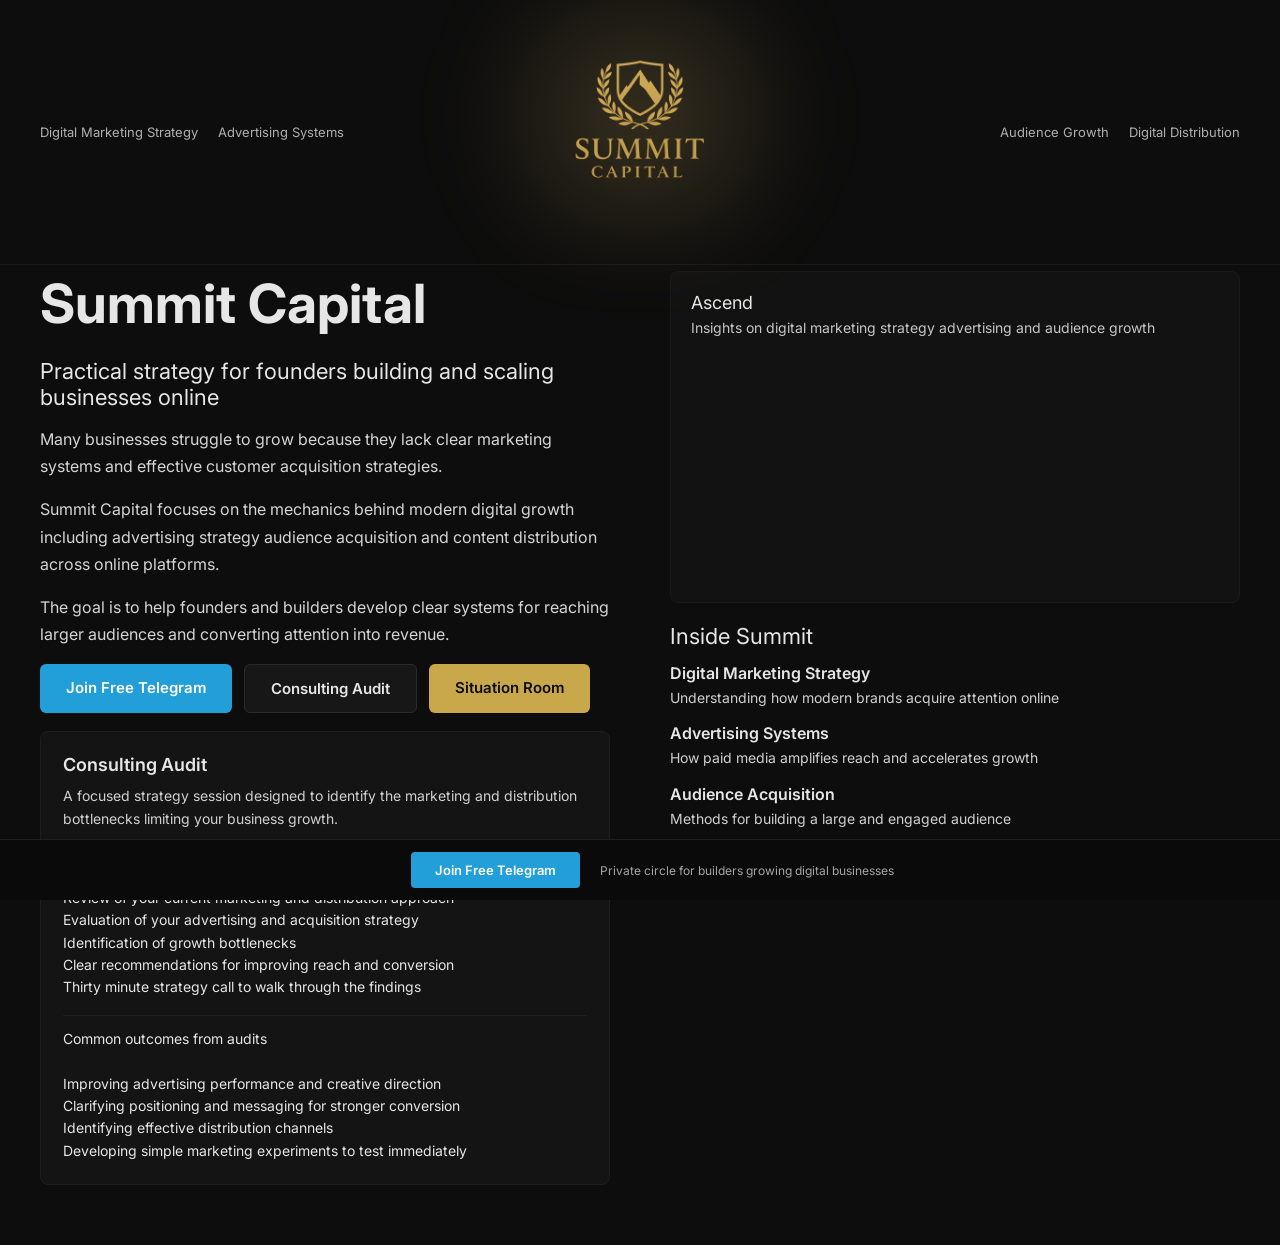
==== commit 2cc4b173: "Update index.html" ====
--- a/index.html
+++ b/index.html
@@ -141,6 +141,17 @@
 border-radius:6px;
 font-size:15px;
 font-weight:600;
+}
+
+/* New Situation Room button style */
+.btn-situation{
+padding:14px 26px;
+background:#c9a84c;
+color:#0d0d0d;
+text-decoration:none;
+font-weight:600;
+border-radius:6px;
+font-size:15px;
 }
 
 /* AUDIT */
@@ -350,6 +361,10 @@
 Consulting Audit
 </a>
 
+<a href="situation-room.html" class="btn-situation">
+Situation Room
+</a>
+
 </div>
 
 <div class="audit-box">
@@ -460,4 +475,3 @@
 
 </body>
 </html>
-```
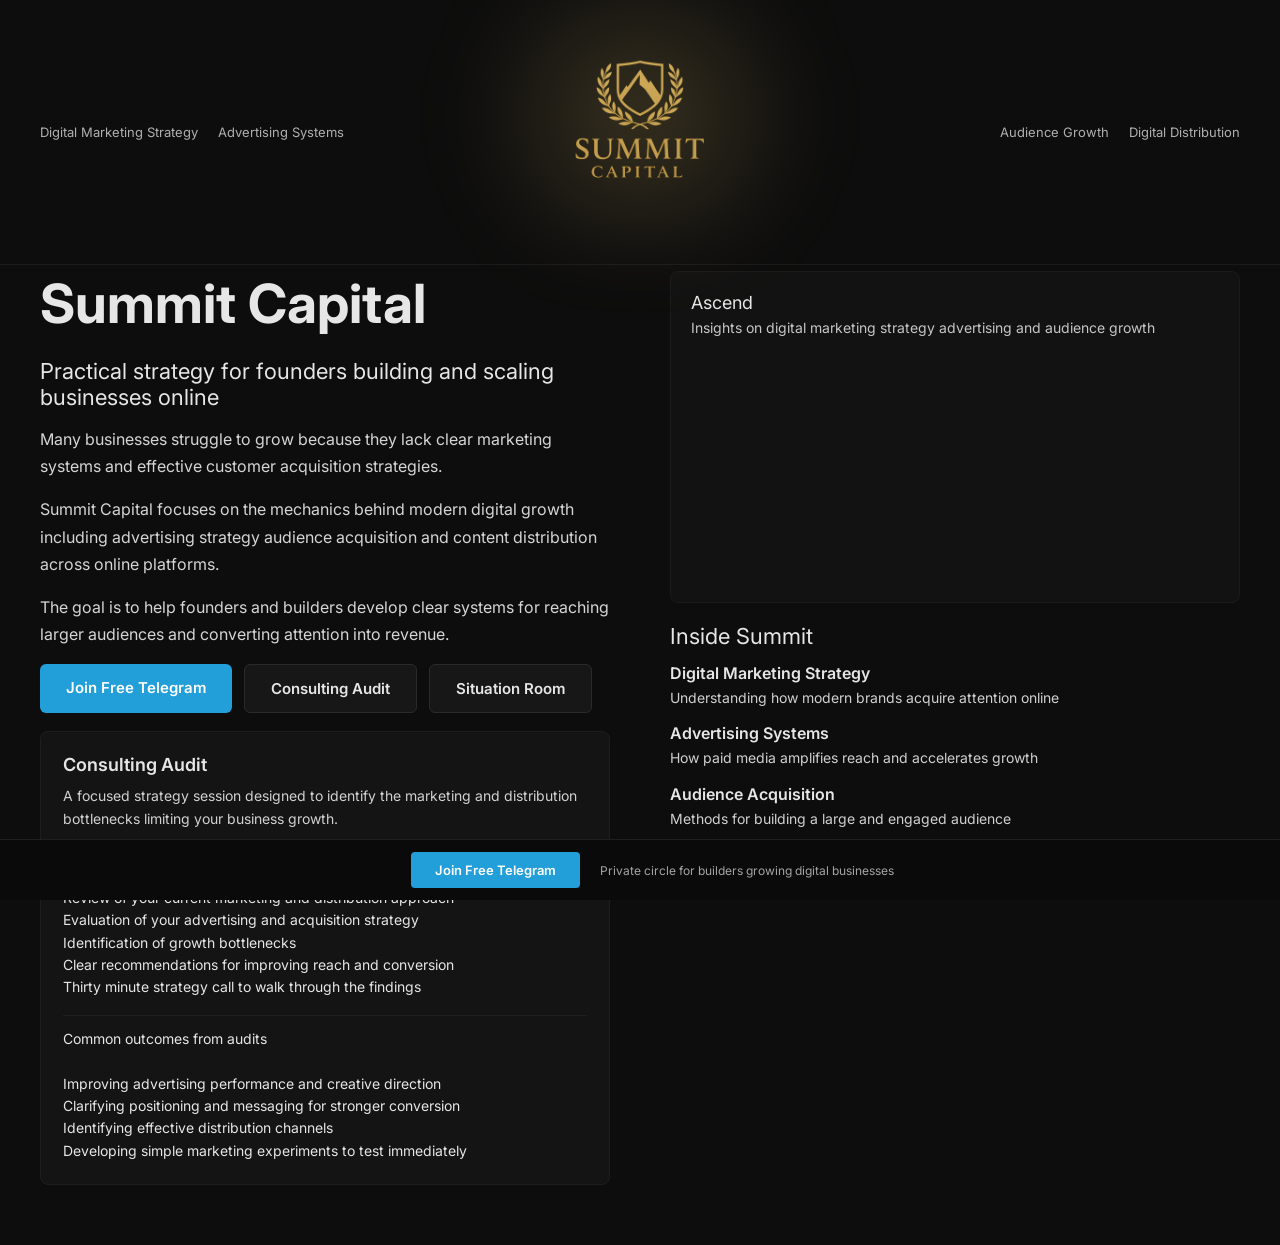
==== commit cd2cd1df: "Update index.html" ====
--- a/index.html
+++ b/index.html
@@ -141,17 +141,6 @@
 border-radius:6px;
 font-size:15px;
 font-weight:600;
-}
-
-/* New Situation Room button style */
-.btn-situation{
-padding:14px 26px;
-background:#c9a84c;
-color:#0d0d0d;
-text-decoration:none;
-font-weight:600;
-border-radius:6px;
-font-size:15px;
 }
 
 /* AUDIT */
@@ -361,7 +350,7 @@
 Consulting Audit
 </a>
 
-<a href="situation-room.html" class="btn-situation">
+<a href="situation-room.html" class="btn-secondary">
 Situation Room
 </a>
 
